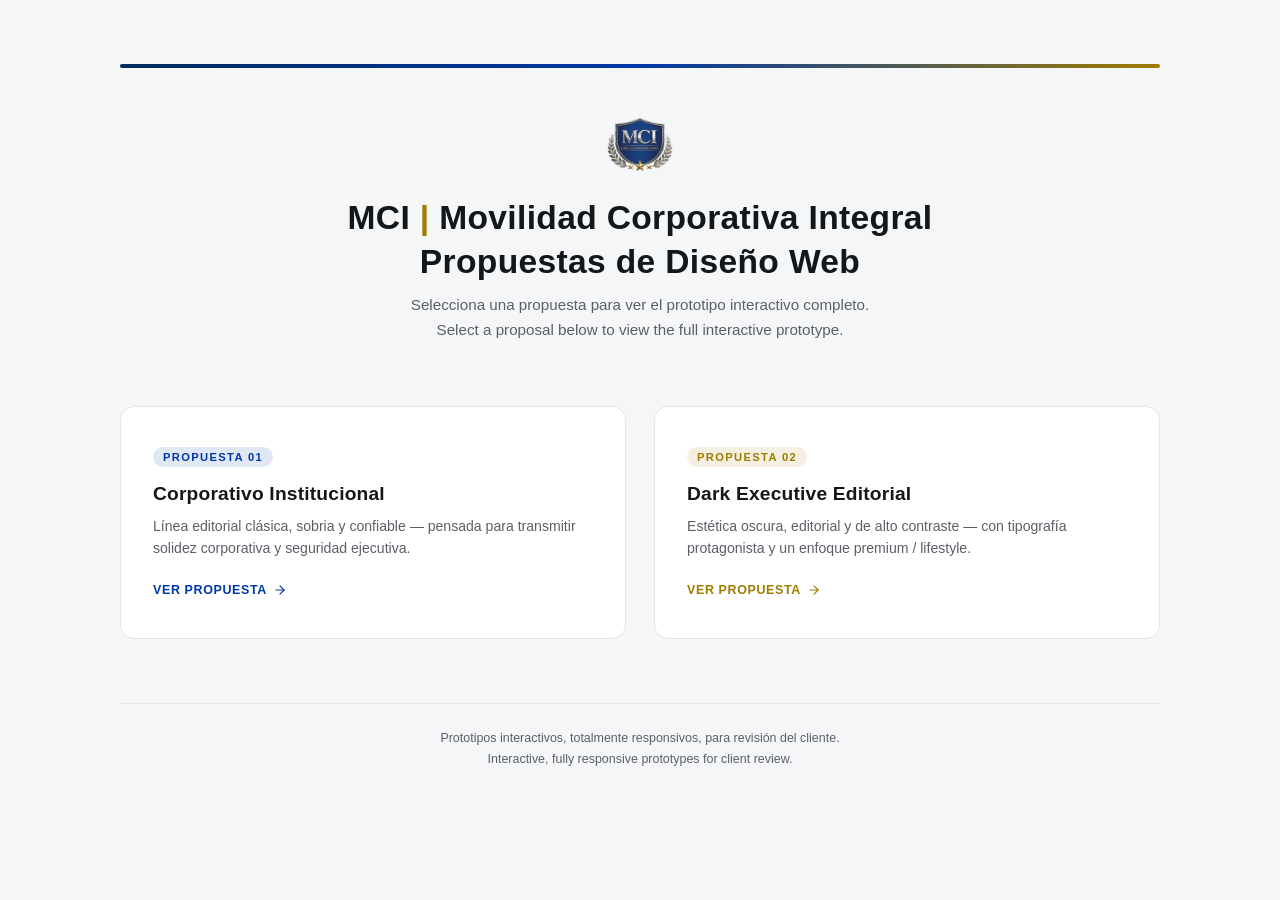
==== index.html @ 646ddbbb "Add MCI GitHub Pages preview: proposal 1 (Corporate Institutional) and proposal 2 (Dark Executive Ed" ====
<!doctype html>
<html lang="es">
<head>
<meta charset="UTF-8" />
<meta name="viewport" content="width=device-width, initial-scale=1.0" />
<title>MCI — Propuestas de Diseño Web</title>
<meta name="description" content="Portal de selección de propuestas de diseño web para MCI - Movilidad Corporativa Integral." />
<style>
  :root {
    --navy: #002B5C;
    --royal: #0038A8;
    --slate: #8A8D8F;
    --gold: #A07C00;
    --bg: #f5f6f7;
    --surface: #ffffff;
    --text: #14171a;
    --text-muted: #5b6066;
    --border: #e3e5e7;
  }
  @media (prefers-color-scheme: dark) {
    :root {
      --bg: #05070a;
      --surface: #0d1117;
      --text: #eef1f4;
      --text-muted: #9aa1a8;
      --border: #1f2530;
    }
  }
  :root[data-theme="dark"] {
    --bg: #05070a;
    --surface: #0d1117;
    --text: #eef1f4;
    --text-muted: #9aa1a8;
    --border: #1f2530;
  }
  :root[data-theme="light"] {
    --bg: #f5f6f7;
    --surface: #ffffff;
    --text: #14171a;
    --text-muted: #5b6066;
    --border: #e3e5e7;
  }

  * { box-sizing: border-box; }
  html, body { margin: 0; padding: 0; }
  body {
    background: var(--bg);
    color: var(--text);
    font-family: -apple-system, BlinkMacSystemFont, "Segoe UI", Roboto, Helvetica, Arial, sans-serif;
    min-height: 100vh;
    display: flex;
    flex-direction: column;
    align-items: center;
    padding: clamp(24px, 5vw, 64px) 20px 40px;
  }

  .brand-bar {
    width: 100%;
    max-width: 1040px;
    height: 4px;
    border-radius: 4px;
    background: linear-gradient(90deg, var(--navy), var(--royal), var(--gold));
    margin-bottom: clamp(28px, 5vw, 48px);
  }

  header.portal-header {
    width: 100%;
    max-width: 1040px;
    text-align: center;
    margin-bottom: clamp(36px, 6vw, 64px);
  }

  .logo {
    height: 56px;
    width: auto;
    margin-bottom: 20px;
    opacity: 0.95;
  }

  h1 {
    font-size: clamp(1.4rem, 3vw, 2.1rem);
    font-weight: 600;
    letter-spacing: 0.01em;
    line-height: 1.3;
    margin: 0 0 10px;
  }
  h1 .accent { color: var(--gold); }

  .subhead {
    color: var(--text-muted);
    font-size: 0.95rem;
    max-width: 620px;
    margin: 0 auto;
    line-height: 1.6;
  }

  main {
    width: 100%;
    max-width: 1040px;
  }

  .grid {
    display: grid;
    grid-template-columns: repeat(auto-fit, minmax(320px, 1fr));
    gap: clamp(20px, 3vw, 28px);
  }

  a.card {
    display: block;
    position: relative;
    background: var(--surface);
    border: 1px solid var(--border);
    border-radius: 14px;
    padding: clamp(28px, 4vw, 40px) clamp(24px, 4vw, 32px);
    text-decoration: none;
    color: inherit;
    overflow: hidden;
    transition: transform 0.25s ease, box-shadow 0.25s ease, border-color 0.25s ease;
  }
  a.card::before {
    content: "";
    position: absolute;
    top: 0; left: 0; right: 0;
    height: 3px;
    background: var(--card-accent, var(--gold));
    transform: scaleX(0);
    transform-origin: left;
    transition: transform 0.35s ease;
  }
  a.card:hover, a.card:focus-visible {
    transform: translateY(-4px);
    box-shadow: 0 16px 36px rgba(0, 43, 92, 0.14);
    border-color: var(--card-accent, var(--gold));
  }
  a.card:hover::before, a.card:focus-visible::before {
    transform: scaleX(1);
  }

  .card-01 { --card-accent: var(--royal); }
  .card-02 { --card-accent: var(--gold); }

  .card-tag {
    display: inline-block;
    font-size: 0.7rem;
    font-weight: 700;
    letter-spacing: 0.12em;
    text-transform: uppercase;
    color: var(--card-accent, var(--gold));
    background: color-mix(in srgb, var(--card-accent, var(--gold)) 12%, transparent);
    padding: 4px 10px;
    border-radius: 100px;
    margin-bottom: 16px;
  }

  .card h2 {
    font-size: 1.2rem;
    font-weight: 600;
    margin: 0 0 10px;
    letter-spacing: 0.01em;
  }

  .card p {
    font-size: 0.88rem;
    color: var(--text-muted);
    line-height: 1.6;
    margin: 0 0 20px;
  }

  .card-cta {
    display: inline-flex;
    align-items: center;
    gap: 6px;
    font-size: 0.78rem;
    font-weight: 600;
    letter-spacing: 0.05em;
    text-transform: uppercase;
    color: var(--card-accent, var(--gold));
  }
  .card-cta svg {
    width: 14px;
    height: 14px;
    transition: transform 0.25s ease;
  }
  a.card:hover .card-cta svg {
    transform: translateX(4px);
  }

  footer.portal-footer {
    width: 100%;
    max-width: 1040px;
    margin-top: clamp(40px, 6vw, 64px);
    padding-top: 24px;
    border-top: 1px solid var(--border);
    text-align: center;
    color: var(--text-muted);
    font-size: 0.78rem;
    line-height: 1.7;
  }
</style>
</head>
<body>

  <div class="brand-bar" role="presentation"></div>

  <header class="portal-header">
    <img class="logo" src="./assets/brand/Logo_MCI_transparente.png" alt="MCI — Movilidad Corporativa Integral" />
    <h1>MCI <span class="accent">|</span> Movilidad Corporativa Integral<br>Propuestas de Diseño Web</h1>
    <p class="subhead">
      Selecciona una propuesta para ver el prototipo interactivo completo.<br>
      Select a proposal below to view the full interactive prototype.
    </p>
  </header>

  <main>
    <div class="grid">
      <a class="card card-01" href="./propuesta-1/" aria-label="Ver Propuesta 01 — Corporativo Institucional">
        <span class="card-tag">Propuesta 01</span>
        <h2>Corporativo Institucional</h2>
        <p>
          Línea editorial clásica, sobria y confiable — pensada para transmitir solidez corporativa y seguridad ejecutiva.
        </p>
        <span class="card-cta">
          Ver propuesta
          <svg viewBox="0 0 24 24" fill="none" stroke="currentColor" stroke-width="2" stroke-linecap="round" stroke-linejoin="round"><line x1="5" y1="12" x2="19" y2="12"/><polyline points="12 5 19 12 12 19"/></svg>
        </span>
      </a>

      <a class="card card-02" href="./propuesta-2/" aria-label="Ver Propuesta 02 — Dark Executive Editorial">
        <span class="card-tag">Propuesta 02</span>
        <h2>Dark Executive Editorial</h2>
        <p>
          Estética oscura, editorial y de alto contraste — con tipografía protagonista y un enfoque premium / lifestyle.
        </p>
        <span class="card-cta">
          Ver propuesta
          <svg viewBox="0 0 24 24" fill="none" stroke="currentColor" stroke-width="2" stroke-linecap="round" stroke-linejoin="round"><line x1="5" y1="12" x2="19" y2="12"/><polyline points="12 5 19 12 12 19"/></svg>
        </span>
      </a>
    </div>
  </main>

  <footer class="portal-footer">
    Prototipos interactivos, totalmente responsivos, para revisión del cliente.<br>
    Interactive, fully responsive prototypes for client review.
  </footer>

</body>
</html>
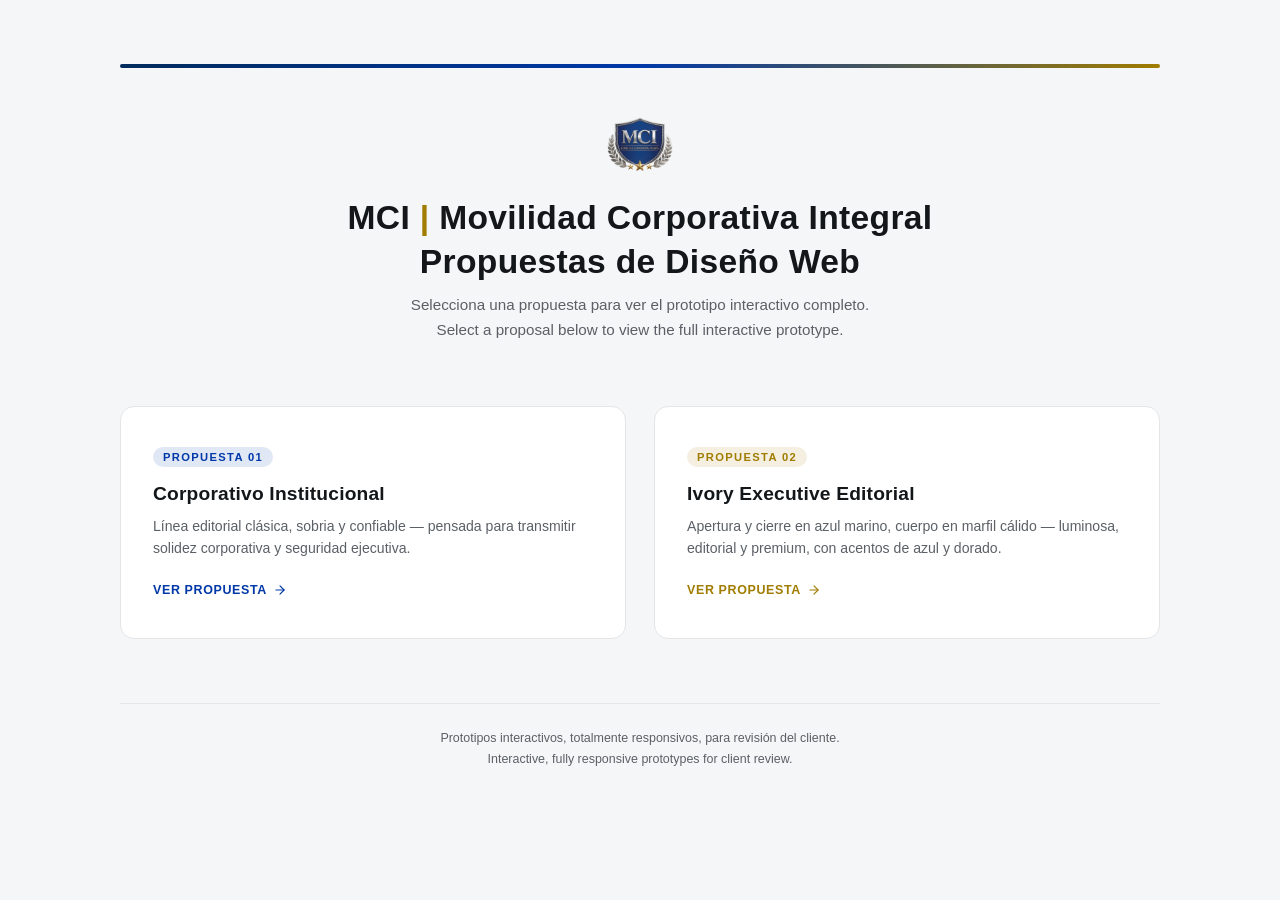
==== commit 329371fd: "Replace Proposal 2 entirely: Ivory Executive Editorial — same content/structure as Proposal 1 but wi" ====
--- a/index.html
+++ b/index.html
@@ -225,11 +225,11 @@
         </span>
       </a>
 
-      <a class="card card-02" href="./propuesta-2/" aria-label="Ver Propuesta 02 — Dark Executive Editorial">
+      <a class="card card-02" href="./propuesta-2/" aria-label="Ver Propuesta 02 — Ivory Executive Editorial">
         <span class="card-tag">Propuesta 02</span>
-        <h2>Dark Executive Editorial</h2>
+        <h2>Ivory Executive Editorial</h2>
         <p>
-          Estética oscura, editorial y de alto contraste — con tipografía protagonista y un enfoque premium / lifestyle.
+          Apertura y cierre en azul marino, cuerpo en marfil cálido — luminosa, editorial y premium, con acentos de azul y dorado.
         </p>
         <span class="card-cta">
           Ver propuesta
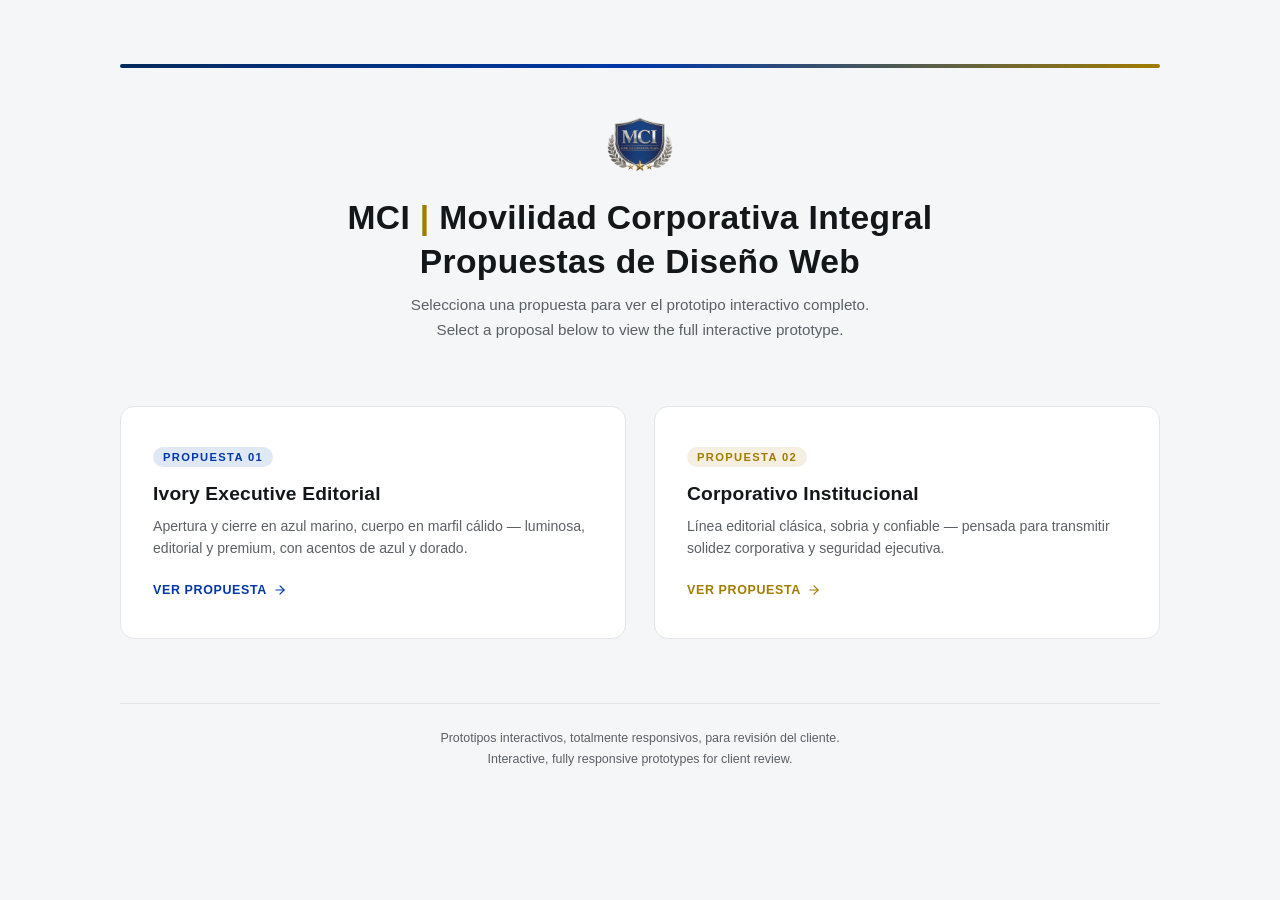
==== commit 90bc0838: "Fix mobile menu close button (X was hidden behind the fullscreen overlay due to a z-index stacking i" ====
--- a/index.html
+++ b/index.html
@@ -213,8 +213,20 @@
 
   <main>
     <div class="grid">
-      <a class="card card-01" href="./propuesta-1/" aria-label="Ver Propuesta 01 — Corporativo Institucional">
+      <a class="card card-01" href="./propuesta-2/" aria-label="Ver Propuesta 01 — Ivory Executive Editorial">
         <span class="card-tag">Propuesta 01</span>
+        <h2>Ivory Executive Editorial</h2>
+        <p>
+          Apertura y cierre en azul marino, cuerpo en marfil cálido — luminosa, editorial y premium, con acentos de azul y dorado.
+        </p>
+        <span class="card-cta">
+          Ver propuesta
+          <svg viewBox="0 0 24 24" fill="none" stroke="currentColor" stroke-width="2" stroke-linecap="round" stroke-linejoin="round"><line x1="5" y1="12" x2="19" y2="12"/><polyline points="12 5 19 12 12 19"/></svg>
+        </span>
+      </a>
+
+      <a class="card card-02" href="./propuesta-1/" aria-label="Ver Propuesta 02 — Corporativo Institucional">
+        <span class="card-tag">Propuesta 02</span>
         <h2>Corporativo Institucional</h2>
         <p>
           Línea editorial clásica, sobria y confiable — pensada para transmitir solidez corporativa y seguridad ejecutiva.
@@ -224,18 +236,6 @@
           <svg viewBox="0 0 24 24" fill="none" stroke="currentColor" stroke-width="2" stroke-linecap="round" stroke-linejoin="round"><line x1="5" y1="12" x2="19" y2="12"/><polyline points="12 5 19 12 12 19"/></svg>
         </span>
       </a>
-
-      <a class="card card-02" href="./propuesta-2/" aria-label="Ver Propuesta 02 — Ivory Executive Editorial">
-        <span class="card-tag">Propuesta 02</span>
-        <h2>Ivory Executive Editorial</h2>
-        <p>
-          Apertura y cierre en azul marino, cuerpo en marfil cálido — luminosa, editorial y premium, con acentos de azul y dorado.
-        </p>
-        <span class="card-cta">
-          Ver propuesta
-          <svg viewBox="0 0 24 24" fill="none" stroke="currentColor" stroke-width="2" stroke-linecap="round" stroke-linejoin="round"><line x1="5" y1="12" x2="19" y2="12"/><polyline points="12 5 19 12 12 19"/></svg>
-        </span>
-      </a>
     </div>
   </main>
 
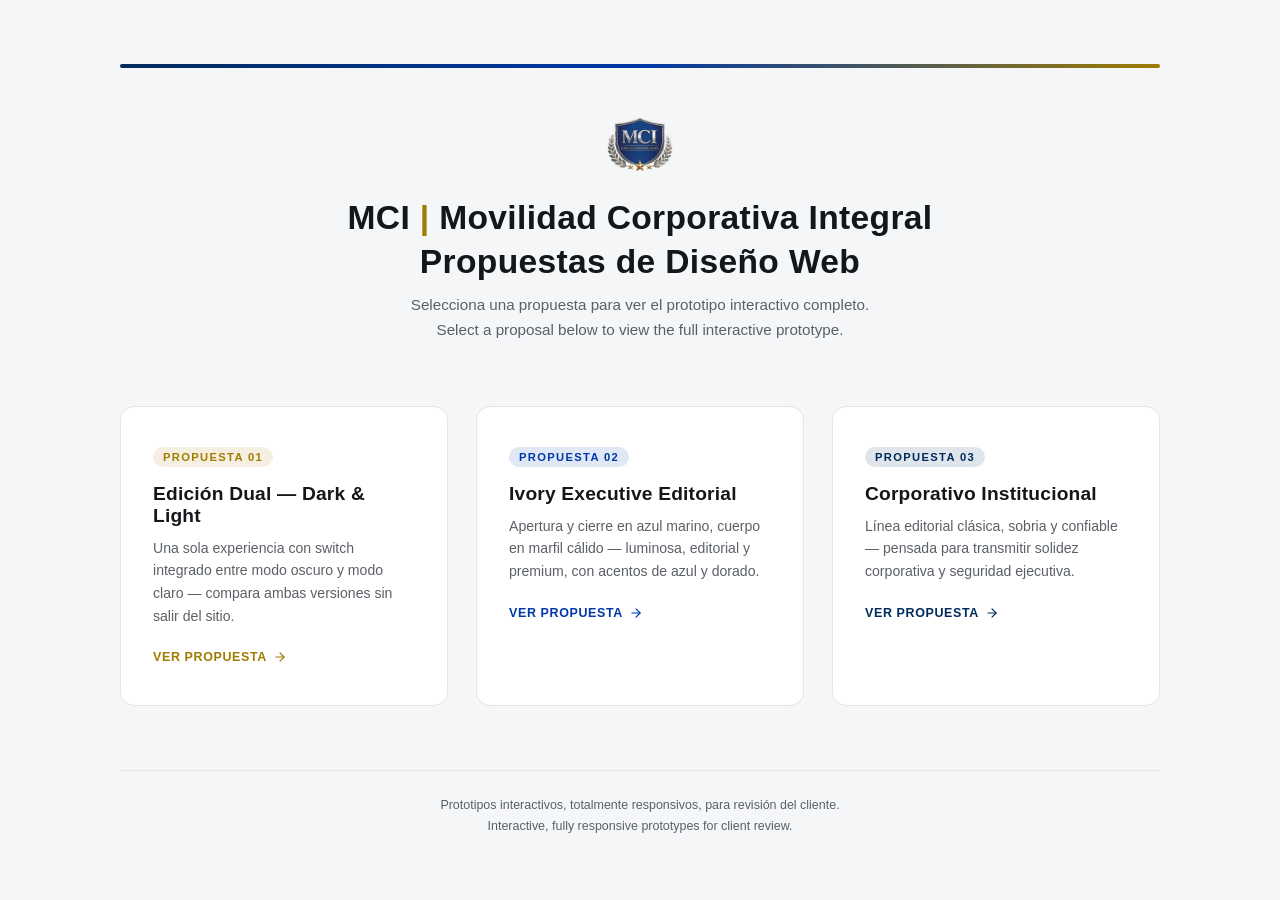
==== commit aaa4e5a8: "Add Proposal 3: Dual Mode (Dark & Light) — merges Proposals 1 and 2 into a single site with a dark/l" ====
--- a/index.html
+++ b/index.html
@@ -136,8 +136,9 @@
     transform: scaleX(1);
   }
 
-  .card-01 { --card-accent: var(--royal); }
-  .card-02 { --card-accent: var(--gold); }
+  .card-01 { --card-accent: var(--gold); }
+  .card-02 { --card-accent: var(--royal); }
+  .card-03 { --card-accent: var(--navy); }
 
   .card-tag {
     display: inline-block;
@@ -213,8 +214,20 @@
 
   <main>
     <div class="grid">
-      <a class="card card-01" href="./propuesta-2/" aria-label="Ver Propuesta 01 — Ivory Executive Editorial">
+      <a class="card card-01" href="./propuesta-3/" aria-label="Ver Propuesta 01 — Edición Dual Dark and Light">
         <span class="card-tag">Propuesta 01</span>
+        <h2>Edición Dual — Dark &amp; Light</h2>
+        <p>
+          Una sola experiencia con switch integrado entre modo oscuro y modo claro — compara ambas versiones sin salir del sitio.
+        </p>
+        <span class="card-cta">
+          Ver propuesta
+          <svg viewBox="0 0 24 24" fill="none" stroke="currentColor" stroke-width="2" stroke-linecap="round" stroke-linejoin="round"><line x1="5" y1="12" x2="19" y2="12"/><polyline points="12 5 19 12 12 19"/></svg>
+        </span>
+      </a>
+
+      <a class="card card-02" href="./propuesta-2/" aria-label="Ver Propuesta 02 — Ivory Executive Editorial">
+        <span class="card-tag">Propuesta 02</span>
         <h2>Ivory Executive Editorial</h2>
         <p>
           Apertura y cierre en azul marino, cuerpo en marfil cálido — luminosa, editorial y premium, con acentos de azul y dorado.
@@ -225,8 +238,8 @@
         </span>
       </a>
 
-      <a class="card card-02" href="./propuesta-1/" aria-label="Ver Propuesta 02 — Corporativo Institucional">
-        <span class="card-tag">Propuesta 02</span>
+      <a class="card card-03" href="./propuesta-1/" aria-label="Ver Propuesta 03 — Corporativo Institucional">
+        <span class="card-tag">Propuesta 03</span>
         <h2>Corporativo Institucional</h2>
         <p>
           Línea editorial clásica, sobria y confiable — pensada para transmitir solidez corporativa y seguridad ejecutiva.
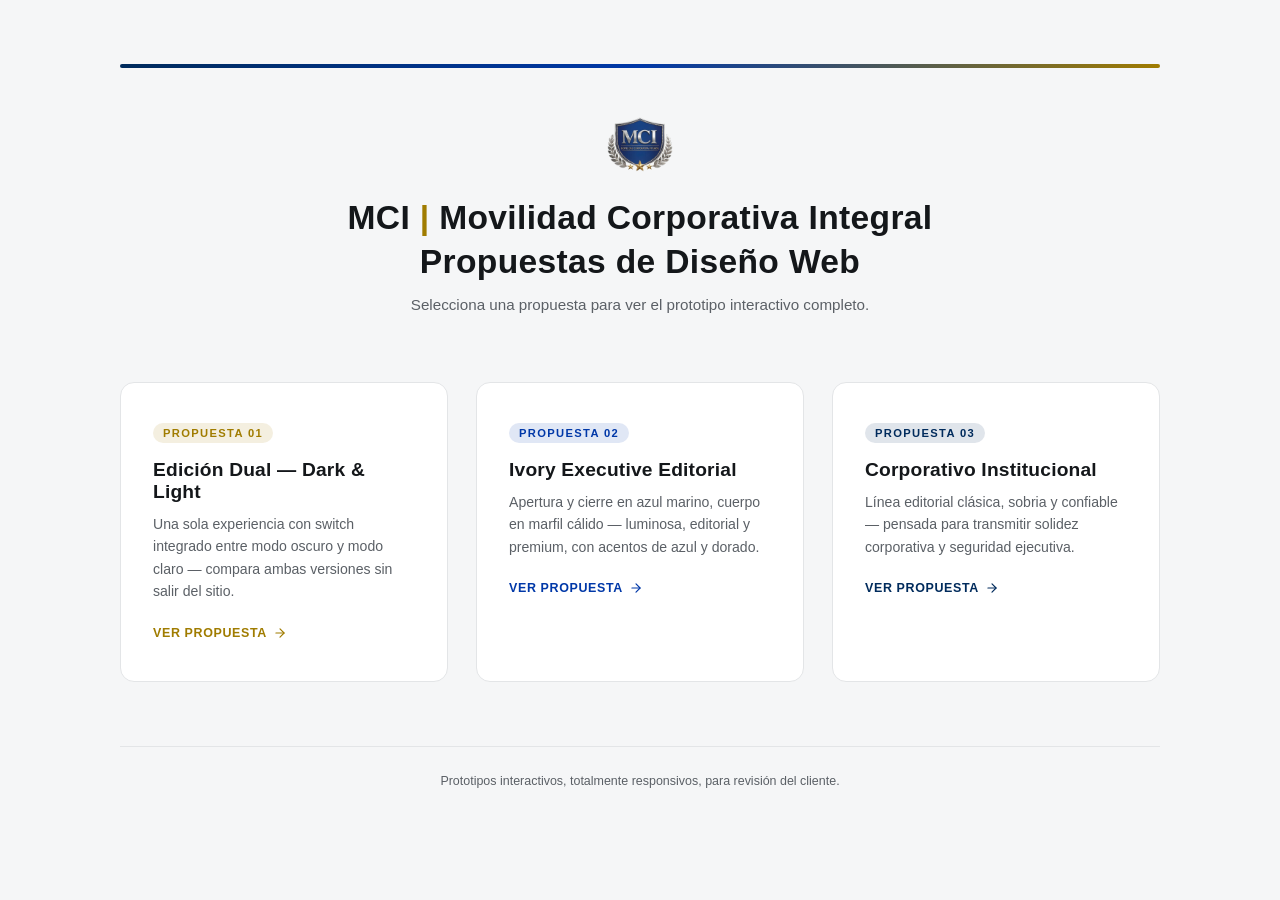
==== commit baf95bd8: "Remove English instruction lines from the portal page (subhead and footer), keep Spanish only Co-Aut" ====
--- a/index.html
+++ b/index.html
@@ -207,8 +207,7 @@
     <img class="logo" src="./assets/brand/Logo_MCI_transparente.png" alt="MCI — Movilidad Corporativa Integral" />
     <h1>MCI <span class="accent">|</span> Movilidad Corporativa Integral<br>Propuestas de Diseño Web</h1>
     <p class="subhead">
-      Selecciona una propuesta para ver el prototipo interactivo completo.<br>
-      Select a proposal below to view the full interactive prototype.
+      Selecciona una propuesta para ver el prototipo interactivo completo.
     </p>
   </header>
 
@@ -253,8 +252,7 @@
   </main>
 
   <footer class="portal-footer">
-    Prototipos interactivos, totalmente responsivos, para revisión del cliente.<br>
-    Interactive, fully responsive prototypes for client review.
+    Prototipos interactivos, totalmente responsivos, para revisión del cliente.
   </footer>
 
 </body>
